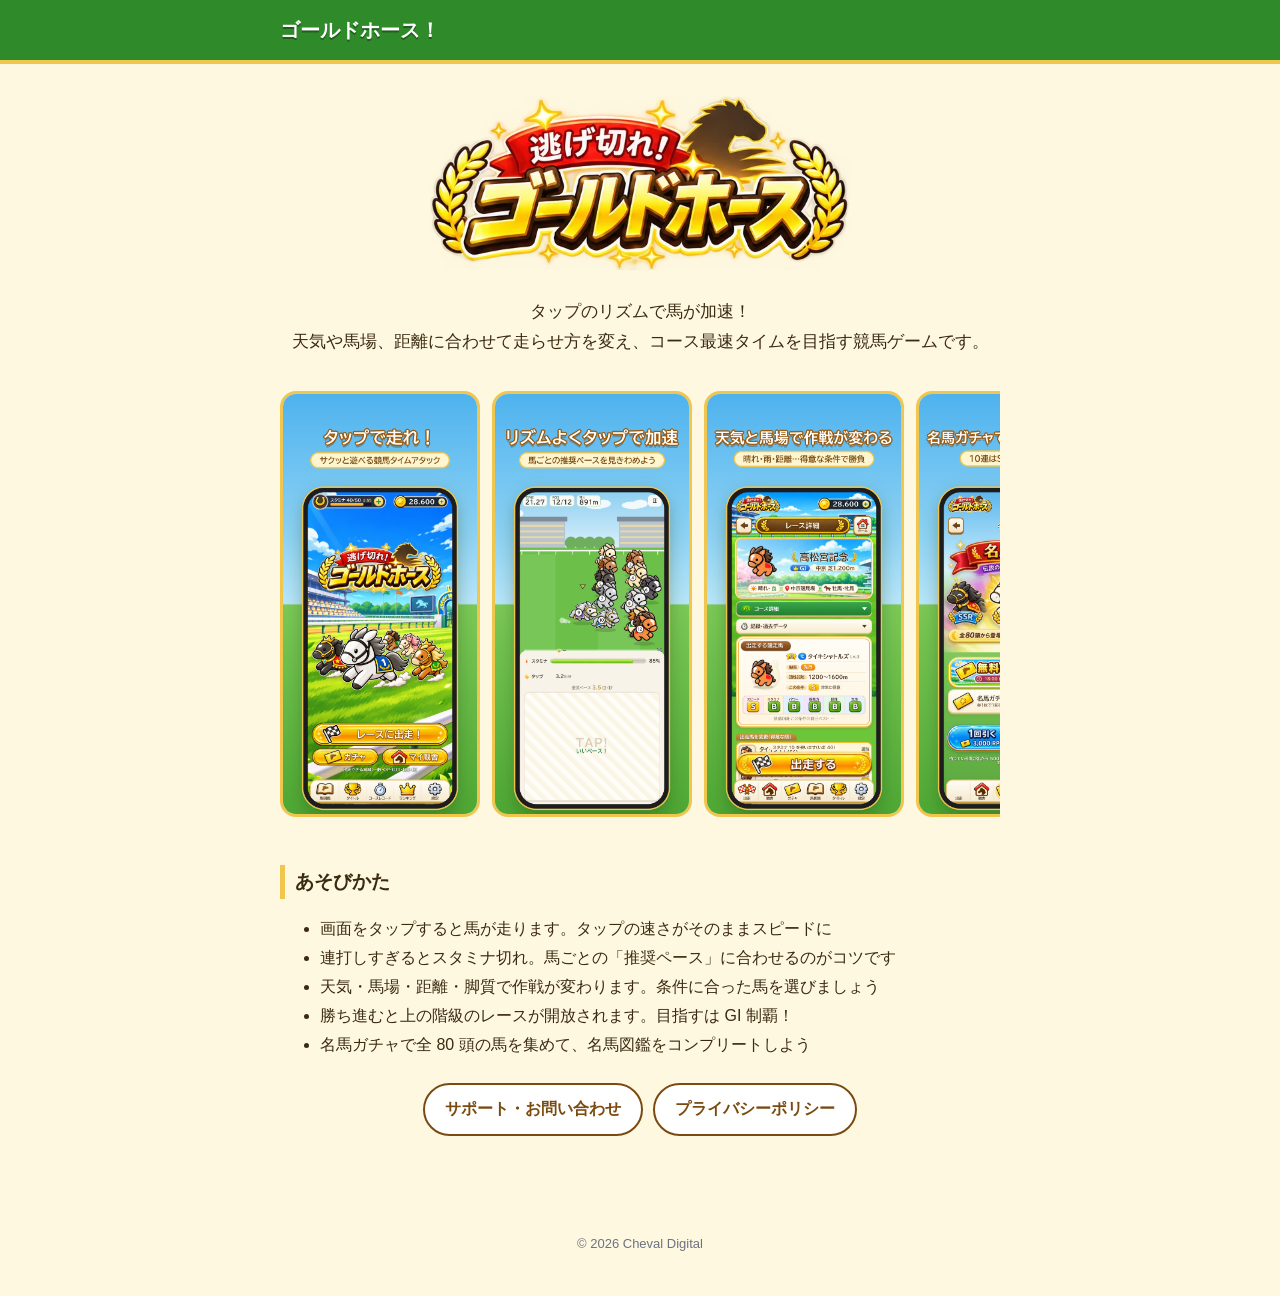
==== goldhorse/index.html @ b124d118 "ゴールドホース！のページ（トップ・サポート・プライバシーポリシー）を追加 Co-Authored-By: Claude Opus 5.5 <noreply@anthropic.com>" ====
<!doctype html>
<html lang="ja">
  <head>
    <meta charset="UTF-8" />
    <meta name="viewport" content="width=device-width, initial-scale=1" />
    <title>ゴールドホース！｜タップで走る競馬タイムアタック</title>
    <meta name="description" content="画面をタップして馬を走らせる、カジュアル競馬タイムアタックゲーム。iPhone 向けアプリ「ゴールドホース！」の公式ページです。" />
    <link rel="stylesheet" href="style.css" />
  </head>
  <body>
    <header>
      <div class="inner"><a href="./">ゴールドホース！</a></div>
    </header>
    <main class="inner">
      <div class="hero">
        <img class="logo" src="img/logo.webp" alt="ゴールドホース！" />
        <p>タップのリズムで馬が加速！<br />天気や馬場、距離に合わせて走らせ方を変え、コース最速タイムを目指す競馬ゲームです。</p>
      </div>

      <div class="shots">
        <img src="img/01_home.png" alt="ホーム画面" />
        <img src="img/02_race.png" alt="レース中の画面" />
        <img src="img/03_entry.png" alt="レース詳細の画面" />
        <img src="img/05_gacha.png" alt="名馬ガチャの画面" />
        <img src="img/06_zukan.png" alt="名馬図鑑の画面" />
      </div>

      <h2>あそびかた</h2>
      <ul>
        <li>画面をタップすると馬が走ります。タップの速さがそのままスピードに</li>
        <li>連打しすぎるとスタミナ切れ。馬ごとの「推奨ペース」に合わせるのがコツです</li>
        <li>天気・馬場・距離・脚質で作戦が変わります。条件に合った馬を選びましょう</li>
        <li>勝ち進むと上の階級のレースが開放されます。目指すは GI 制覇！</li>
        <li>名馬ガチャで全 80 頭の馬を集めて、名馬図鑑をコンプリートしよう</li>
      </ul>

      <div class="links">
        <a href="support.html">サポート・お問い合わせ</a>
        <a href="privacy.html">プライバシーポリシー</a>
      </div>
    </main>
    <footer>© 2026 Cheval Digital</footer>
  </body>
</html>
---- goldhorse/style.css ----
:root {
  --green: #2f8a2a;
  --green-dark: #1f5e1c;
  --gold: #f0c64f;
  --brown: #7a4a10;
  --cream: #fff8e1;
  --font: "Hiragino Maru Gothic ProN", "Hiragino Sans", "Yu Gothic UI", "Meiryo", sans-serif;
}
* {
  box-sizing: border-box;
}
body {
  margin: 0;
  background: var(--cream);
  color: #3a2a10;
  font-family: var(--font);
  line-height: 1.8;
}
a {
  color: var(--green);
}
header {
  background: var(--green);
  border-bottom: 4px solid var(--gold);
}
header .inner {
  display: flex;
  align-items: center;
  padding: 12px 20px;
}
header a {
  color: #fff;
  text-decoration: none;
  font-weight: 800;
  font-size: 20px;
  text-shadow: 0 2px 0 var(--green-dark);
}
.inner {
  max-width: 760px;
  margin: 0 auto;
}
main.inner {
  padding: 24px 20px 48px;
}
h1 {
  font-size: 26px;
  line-height: 1.4;
  margin: 8px 0 16px;
}
h2 {
  font-size: 19px;
  margin: 32px 0 8px;
  padding-left: 10px;
  border-left: 5px solid var(--gold);
}
.hero {
  text-align: center;
  padding: 8px 0;
}
/* ロゴは縦横比を保ったまま縮小だけする */
.hero img.logo {
  width: 100%;
  max-width: 420px;
  height: auto;
}
.hero p {
  font-size: 17px;
}
.shots {
  display: flex;
  gap: 12px;
  overflow-x: auto;
  padding: 8px 0 16px;
}
.shots img {
  width: 200px;
  height: auto;
  flex-shrink: 0;
  border-radius: 16px;
  border: 3px solid var(--gold);
}
.box {
  background: #fff;
  border: 2px solid var(--gold);
  border-radius: 14px;
  padding: 12px 18px;
}
.links {
  display: flex;
  flex-wrap: wrap;
  gap: 10px;
  justify-content: center;
  margin: 24px 0;
}
.links a {
  display: inline-block;
  padding: 10px 20px;
  border: 2px solid var(--brown);
  border-radius: 999px;
  background: #fff;
  color: var(--brown);
  font-weight: 800;
  text-decoration: none;
}
.date {
  color: #6b7280;
  font-size: 14px;
}
footer {
  text-align: center;
  font-size: 13px;
  padding: 24px 0 40px;
  color: #6b7280;
}
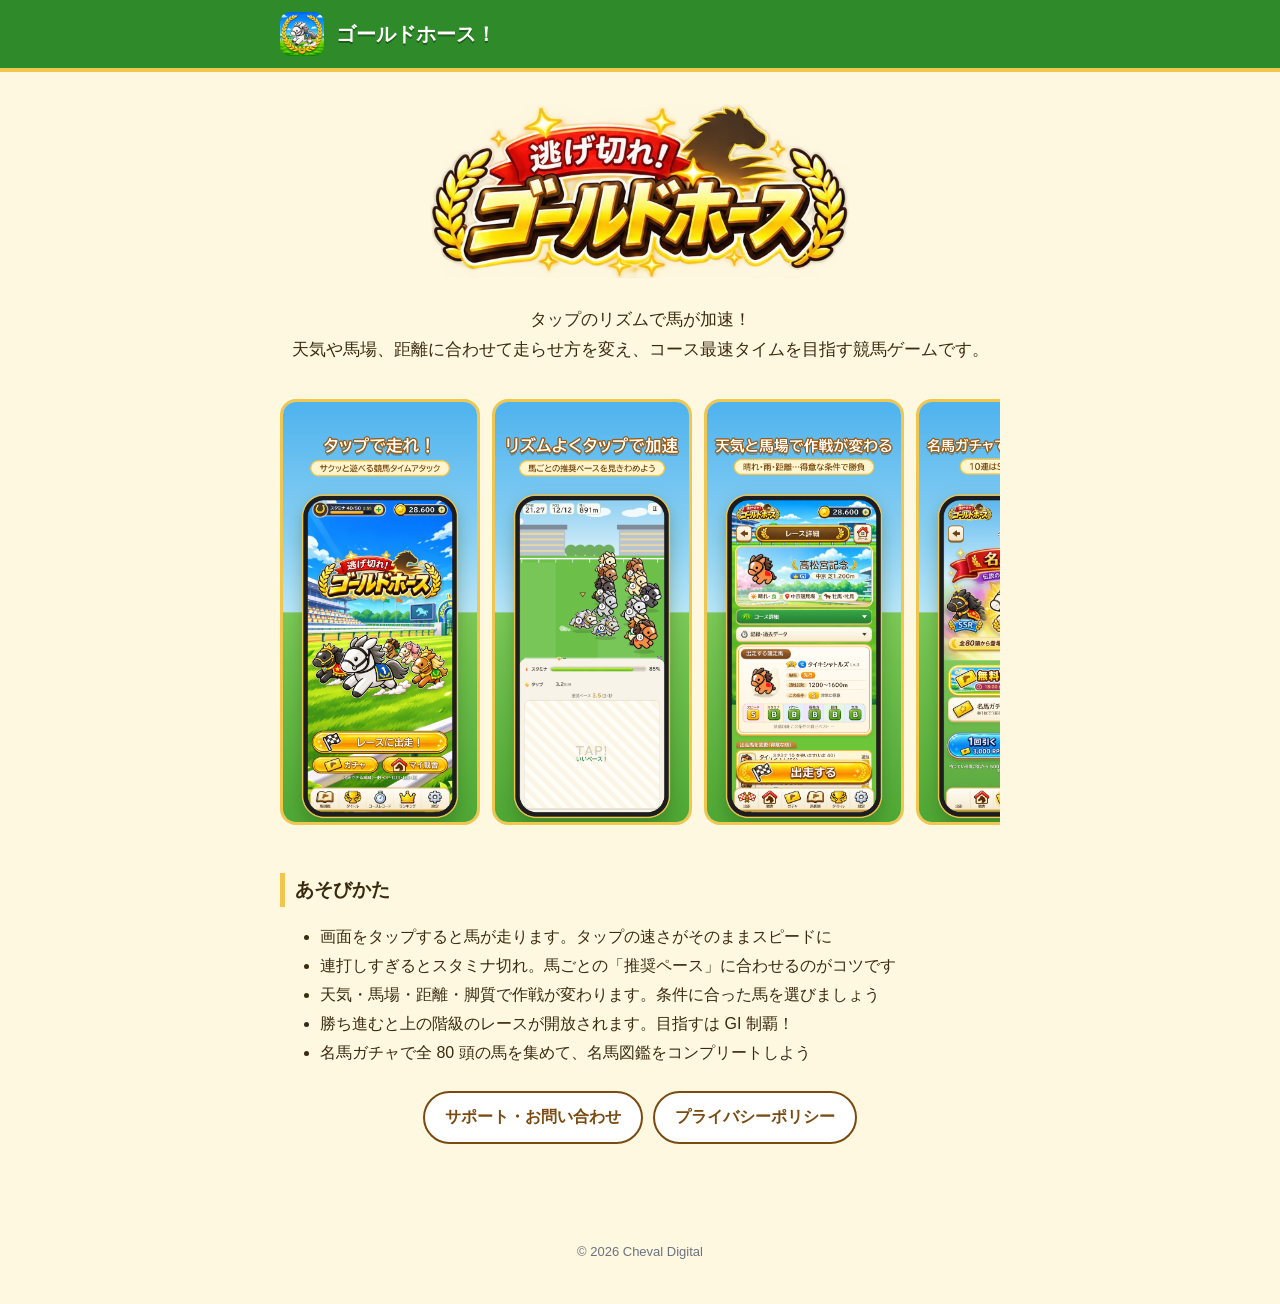
==== commit f503487f: "ゴールドホース！のページにアイコンを追加 Co-Authored-By: Claude Opus 5.5 <noreply@anthropic.com>" ====
--- a/goldhorse/index.html
+++ b/goldhorse/index.html
@@ -5,11 +5,16 @@
     <meta name="viewport" content="width=device-width, initial-scale=1" />
     <title>ゴールドホース！｜タップで走る競馬タイムアタック</title>
     <meta name="description" content="画面をタップして馬を走らせる、カジュアル競馬タイムアタックゲーム。iPhone 向けアプリ「ゴールドホース！」の公式ページです。" />
+    <link rel="icon" href="img/icon.png" />
+    <link rel="apple-touch-icon" href="img/icon.png" />
     <link rel="stylesheet" href="style.css" />
   </head>
   <body>
     <header>
-      <div class="inner"><a href="./">ゴールドホース！</a></div>
+      <div class="inner">
+        <img src="img/icon.png" alt="" />
+        <a href="./">ゴールドホース！</a>
+      </div>
     </header>
     <main class="inner">
       <div class="hero">
--- a/goldhorse/style.css
+++ b/goldhorse/style.css
@@ -23,7 +23,13 @@
   background: var(--green);
   border-bottom: 4px solid var(--gold);
 }
+header img {
+  width: 44px;
+  height: 44px;
+  border-radius: 10px;
+}
 header .inner {
+  gap: 12px;
   display: flex;
   align-items: center;
   padding: 12px 20px;
